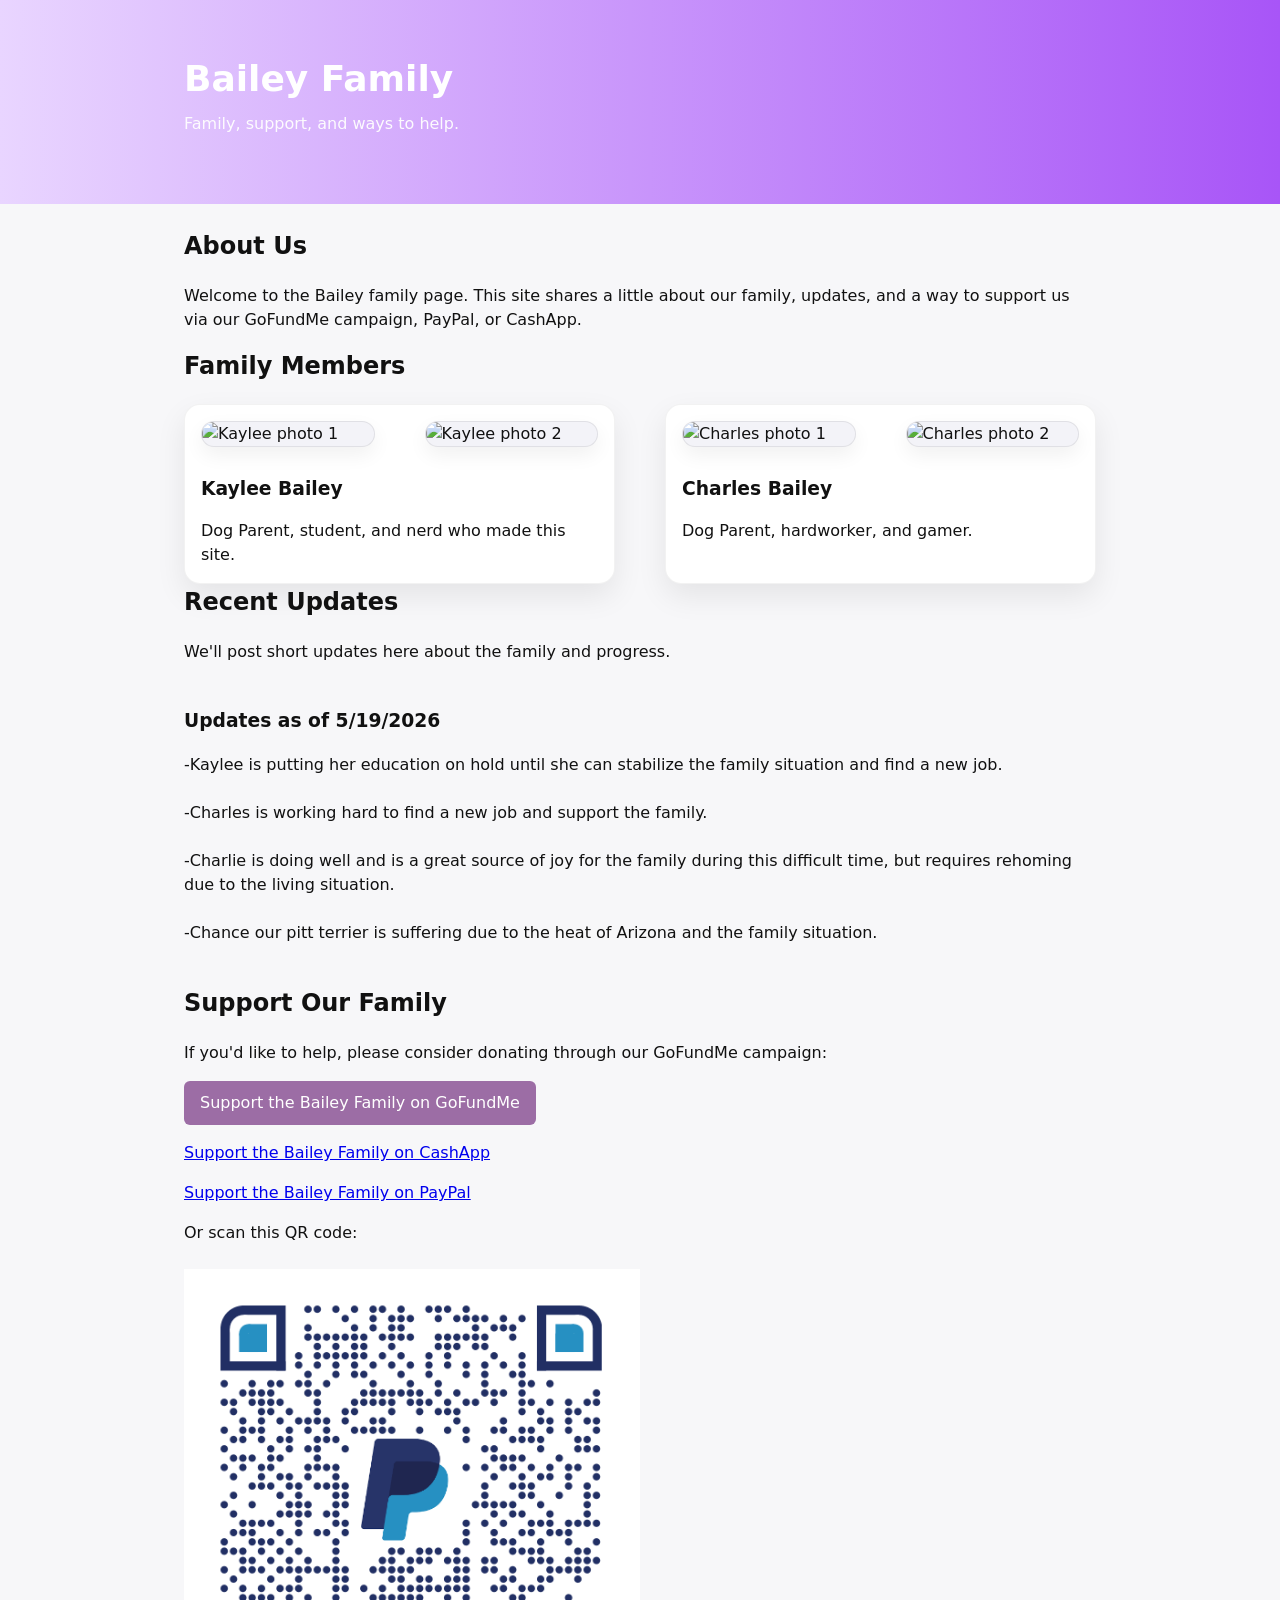
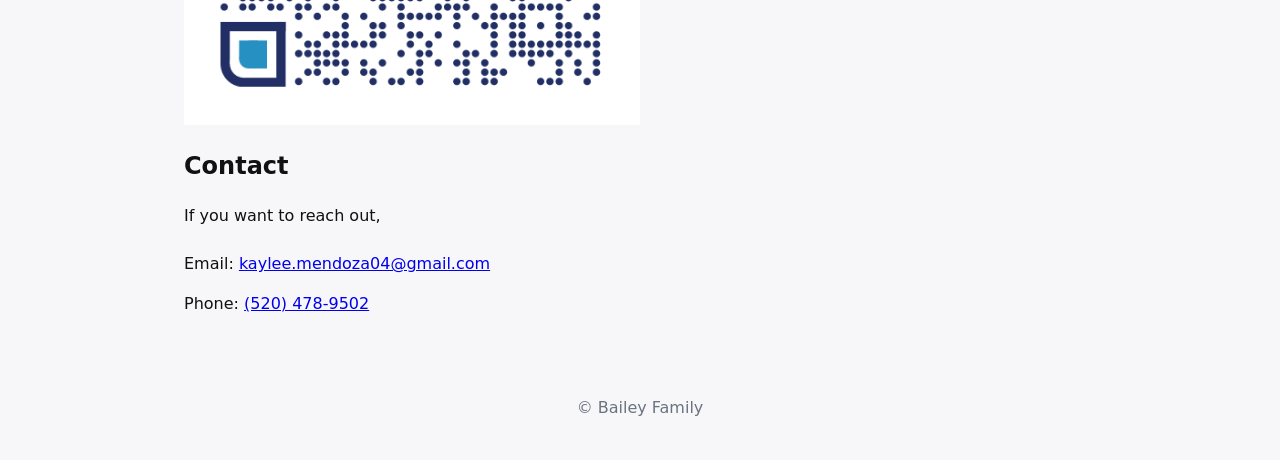
==== index.html @ ef46e1bc "Update index.html" ====
<!doctype html>
<html lang="en">
  <head>
    <meta charset="utf-8" />
    <meta name="viewport" content="width=device-width, initial-scale=1" />
    <title>Bailey Family</title>
    <link rel="icon" href="site-icon.svg" type="image/svg+xml" />
    <link rel="stylesheet" href="style.css" />
  </head>
  <body>
    <header class="site-header">
      <div class="container title-row">
        <div>
          <h1>Bailey Family</h1>
          <p class="tagline">Family, support, and ways to help.</p>
        </div>
      </div>
    </header>

    <main class="container">
      <section id="about">
        <h2>About Us</h2>
        <p>
          Welcome to the Bailey family page. This site shares a little about
          our family, updates, and a way to support us via our GoFundMe campaign, PayPal, or CashApp.
        </p>
      </section>

      <section id="members">
        <h2>Family Members</h2>
        <div class="grid">
          <article>
            <div class="photo-row">
              <img src="Snapchat-1237108543.jpg" alt="Kaylee photo 1" height="350px" />
              <img src="Snapchat-2120685502.jpg" alt="Kaylee photo 2" height="350px"/>
            </div>
            <h3>Kaylee Bailey</h3>
            <p>Dog Parent, student, and nerd who made this site.</p>
          </article>
          <article>
            <div class="photo-row">
              <img src="Snapchat-1143799258.jpg" alt="Charles photo 1" height="350px"/>
              <img src="Snapchat-125901629.jpg" alt="Charles photo 2" height="350px"/>
            </div>
            <h3>Charles Bailey</h3>
            <p>Dog Parent, hardworker, and gamer.</p>
          </article>
        </div>
      </section>

      <section id="updates">
        <h2>Recent Updates</h2>
        <p>We'll post short updates here about the family and progress.<br><br>
          <h3>Updates as of 5/19/2026</h3>
          -Kaylee is putting her education on hold until she can stabilize the family situation and find a new job.<br><br>
          -Charles is working hard to find a new job and support the family.<br><br>
          -Charlie is doing well and is a great source of joy for the family during this difficult time, but requires rehoming due to the living situation.<br><br>
          -Chance our pitt terrier is suffering due to the heat of Arizona and the family situation.<br><br>
        </p>
      </section>

      <section id="support">
        <h2>Support Our Family</h2>
        <p>
          If you'd like to help, please consider donating through our
          GoFundMe campaign:
        </p>
        <p class="gfm">
          <a href="https://www.gofundme.com/f/help-us-start-over-after-domestic-violence-5t92a" target="_blank" rel="noopener noreferrer" class="gfm-link">
            Support the Bailey Family on GoFundMe
          </a>
        </p>
        <p class="cash">
          <a href="https://cash.app/$Jay0225Pika" class="cash-link">
            Support the Bailey Family on CashApp
          </a>
        </p>
        <p class="pp">
          <a href="paypal.me/KayleeMendoza04" class="pp-link">
            Support the Bailey Family on PayPal
          </a>
        </p>
         <p> Or scan this QR code:<br><br>
          <img src="qrcode.png" alt="PayPal QR Code" height="50%" width="50%">
         </p>
        </p>
      </section>

      <section id="contact">
        <h2>Contact</h2>
        <p>If you want to reach out, <br><br> Email: <a href="mailto:kaylee.mendoza04@gmail.com">kaylee.mendoza04@gmail.com</a></p>
        <p>Phone: <a href="tel:+15204789502">(520) 478-9502</a></p>
      </section>
    </main>

    <footer class="site-footer">
      <div class="container">© Bailey Family</div>
    </footer>
  </body>
</html>
---- style.css ----
:root{
  --bg:#f7f7f9;
  --card:#ffffff;
  --muted:#6b7280;
  --accent:#9C6DA5;
  --maxw:960px;
}
*{box-sizing:border-box}
body{font-family:system-ui,-apple-system,Segoe UI,Roboto,'Helvetica Neue',Arial;line-height:1.5;margin:0;background:var(--bg);color:#111}
.container{max-width:var(--maxw);margin:0 auto;padding:24px}
.site-header{background:linear-gradient(90deg,#e9d5ff,#a855f7);color:#fff;padding:28px 0}
.title-row{display:flex;align-items:center;gap:16px;flex-wrap:wrap}
.site-header h1{margin:0;font-size:clamp(1.5rem,3vw,2.25rem)}
.tagline{opacity:.95;margin-top:6px}
main{padding:28px 0}
h2{margin-top:0}
.grid{display:grid;grid-template-columns:repeat(auto-fit,minmax(220px,1fr));gap:50px}
#members .grid article{background:var(--card);border-radius:16px;overflow:hidden;box-shadow:0 12px 30px rgba(0,0,0,.08);width:100%;border:1px solid rgba(0,0,0,.05)}
#members .grid article img{width:100%;height:auto;display:block;border-radius:20px}
.photo-row{display:grid;grid-template-columns:repeat(2,minmax(0,1fr));gap:50px;padding:16px}
.photo-row img{width:100%;height:auto;display:block;border-radius:20px;border:1px solid rgba(0,0,0,.08);box-shadow:0 8px 20px rgba(0,0,0,.06);background:#f3f3f8;object-fit:contain}
#members .grid article h3,#members .grid article p{padding:0 16px 16px;margin:0}
#members .grid article h3{margin-top:0;padding-top:12px}
.gfm-link{display:inline-block;background:var(--accent);color:#fff;padding:10px 16px;border-radius:6px;text-decoration:none}
.gfm-link:hover{filter:brightness(.95)}
.note{color:var(--muted);font-size:.9rem}
.site-footer{padding:16px 0;text-align:center;color:var(--muted)}

@media (max-width:640px){
  .grid{grid-template-columns:1fr}
  .photo-row{grid-template-columns:1fr}
}

@media (prefers-color-scheme:dark){
  :root{--bg:#0b1220;--card:#071022;--muted:#9aa4b2}
  body{color:#e6eef8}
}
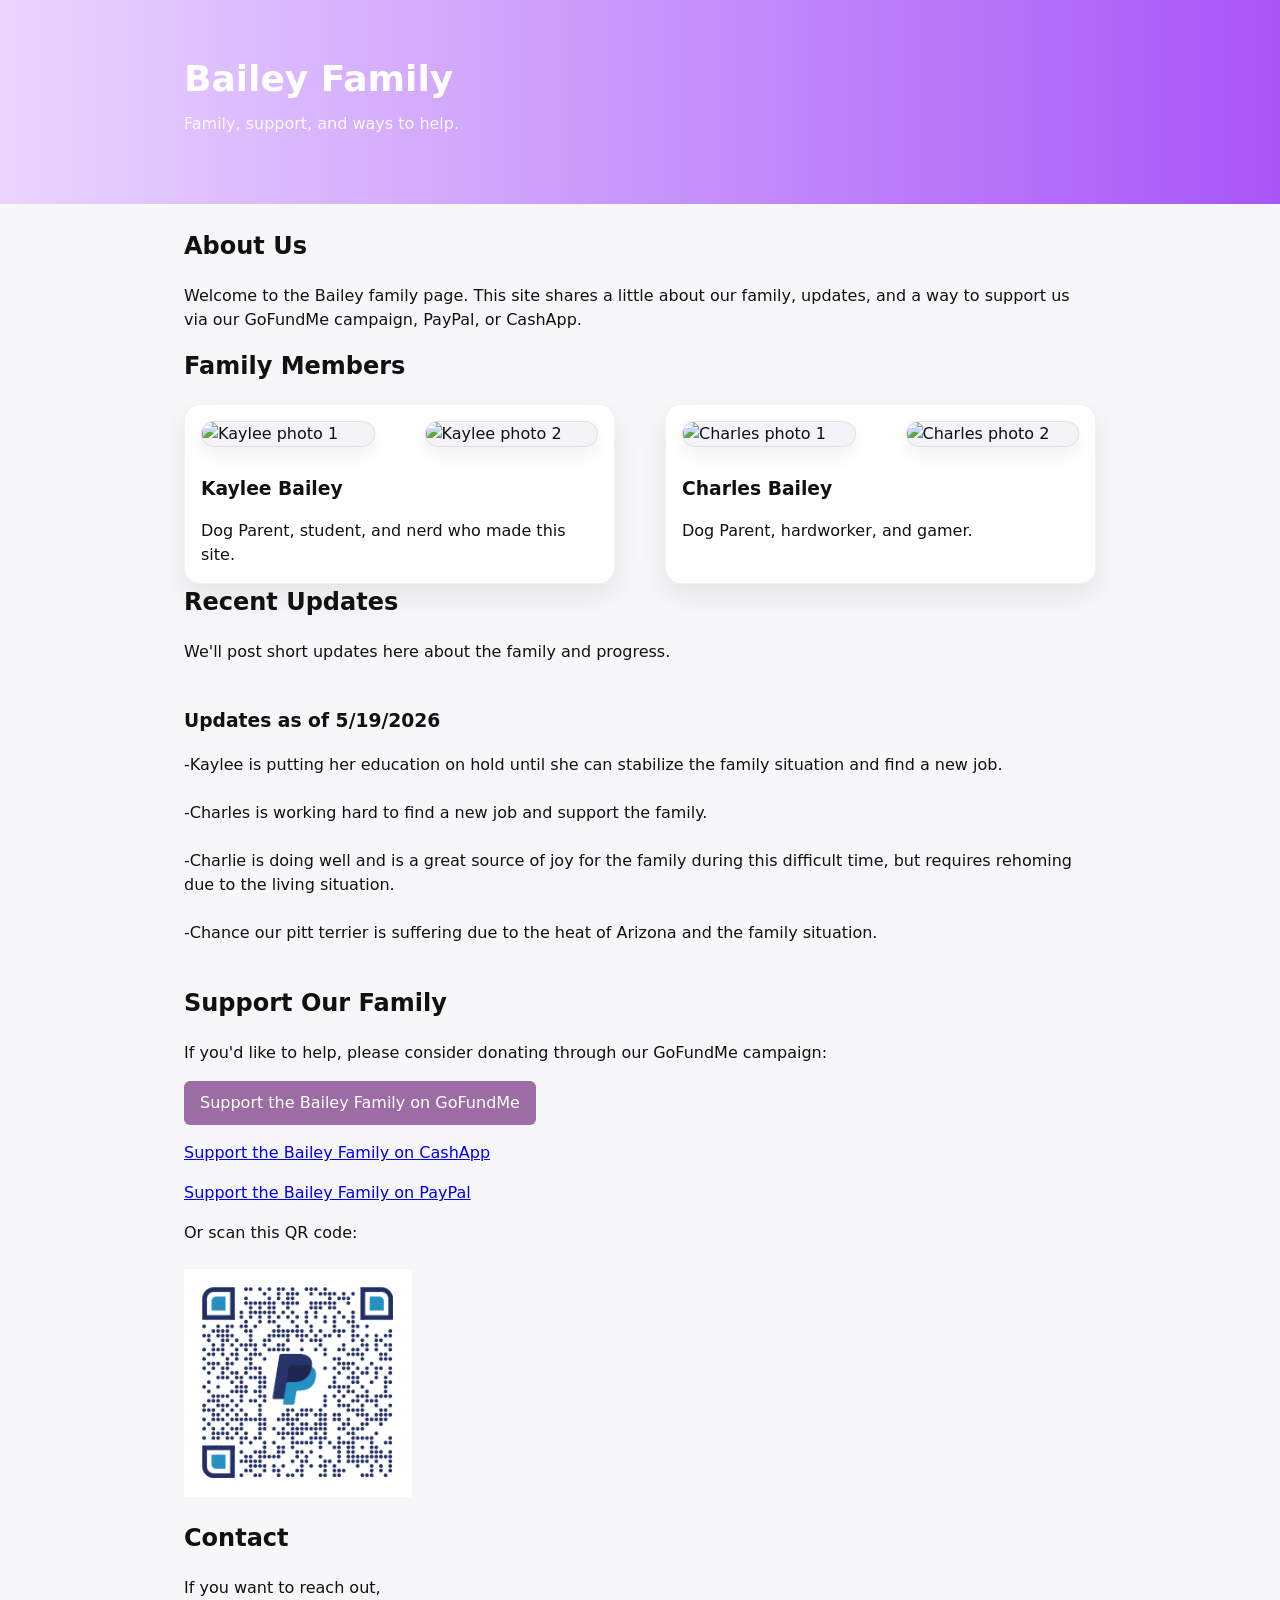
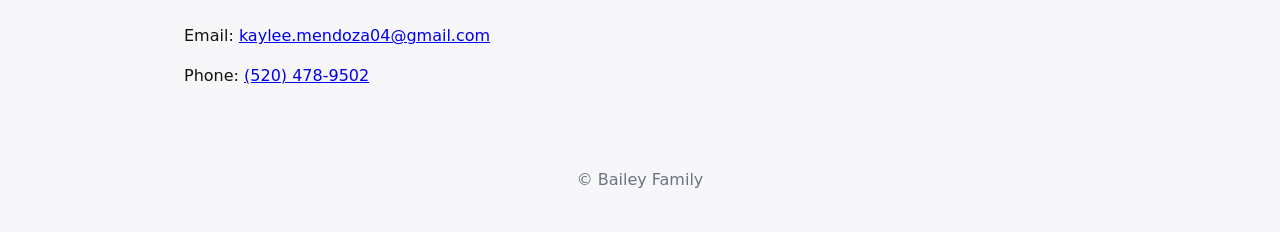
==== commit 06cbe495: "Update index.html" ====
--- a/index.html
+++ b/index.html
@@ -81,7 +81,7 @@
           </a>
         </p>
          <p> Or scan this QR code:<br><br>
-          <img src="qrcode.png" alt="PayPal QR Code" height="50%" width="50%">
+          <img src="qrcode.png" alt="PayPal QR Code" height="25%" width="25%">
          </p>
         </p>
       </section>
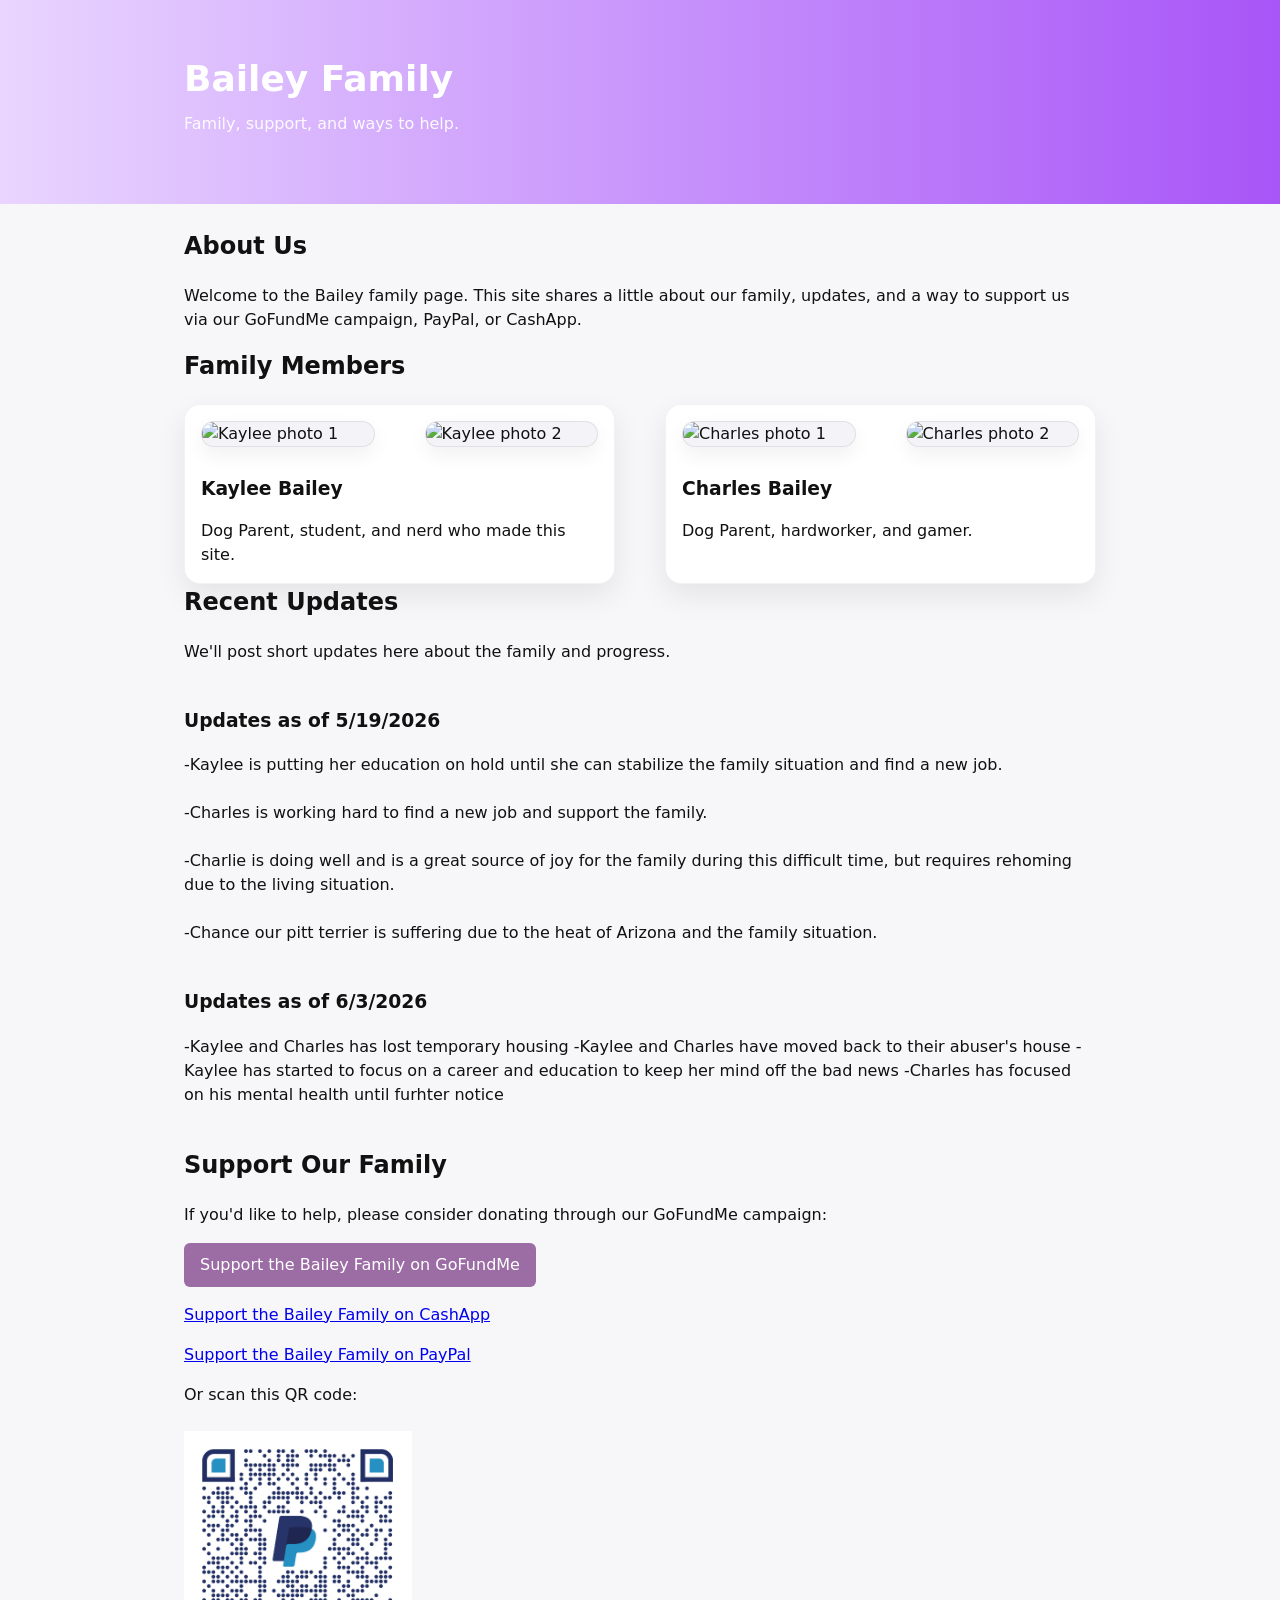
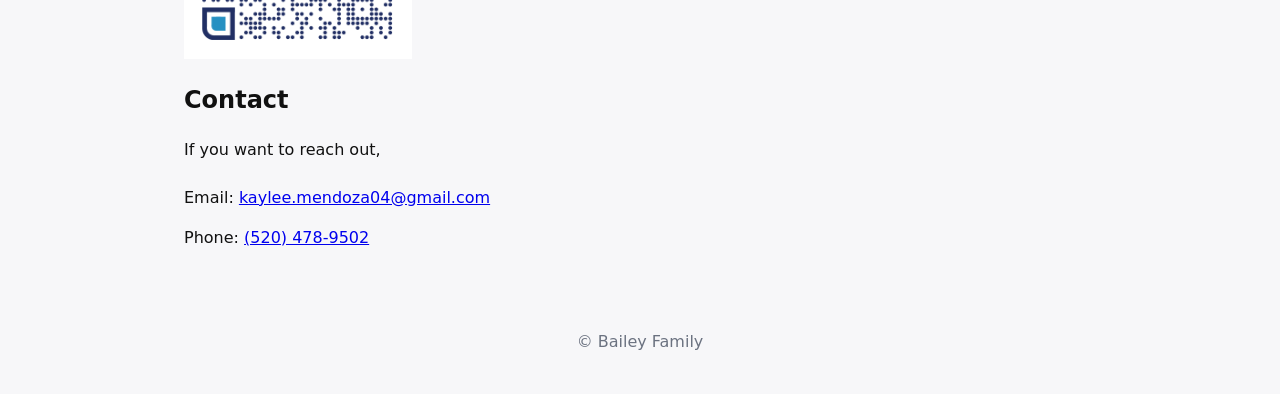
==== commit ee32f976: "Add updates section with recent family situation changes" ====
--- a/index.html
+++ b/index.html
@@ -56,6 +56,11 @@
           -Charles is working hard to find a new job and support the family.<br><br>
           -Charlie is doing well and is a great source of joy for the family during this difficult time, but requires rehoming due to the living situation.<br><br>
           -Chance our pitt terrier is suffering due to the heat of Arizona and the family situation.<br><br>
+          <h3>Updates as of 6/3/2026</h3>
+          -Kaylee and Charles has lost temporary housing
+          -Kaylee and Charles have moved back to their abuser's house
+          -Kaylee has started to focus on a career and education to keep her mind off the bad news
+          -Charles has focused on his mental health until furhter notice<br><br>
         </p>
       </section>
 
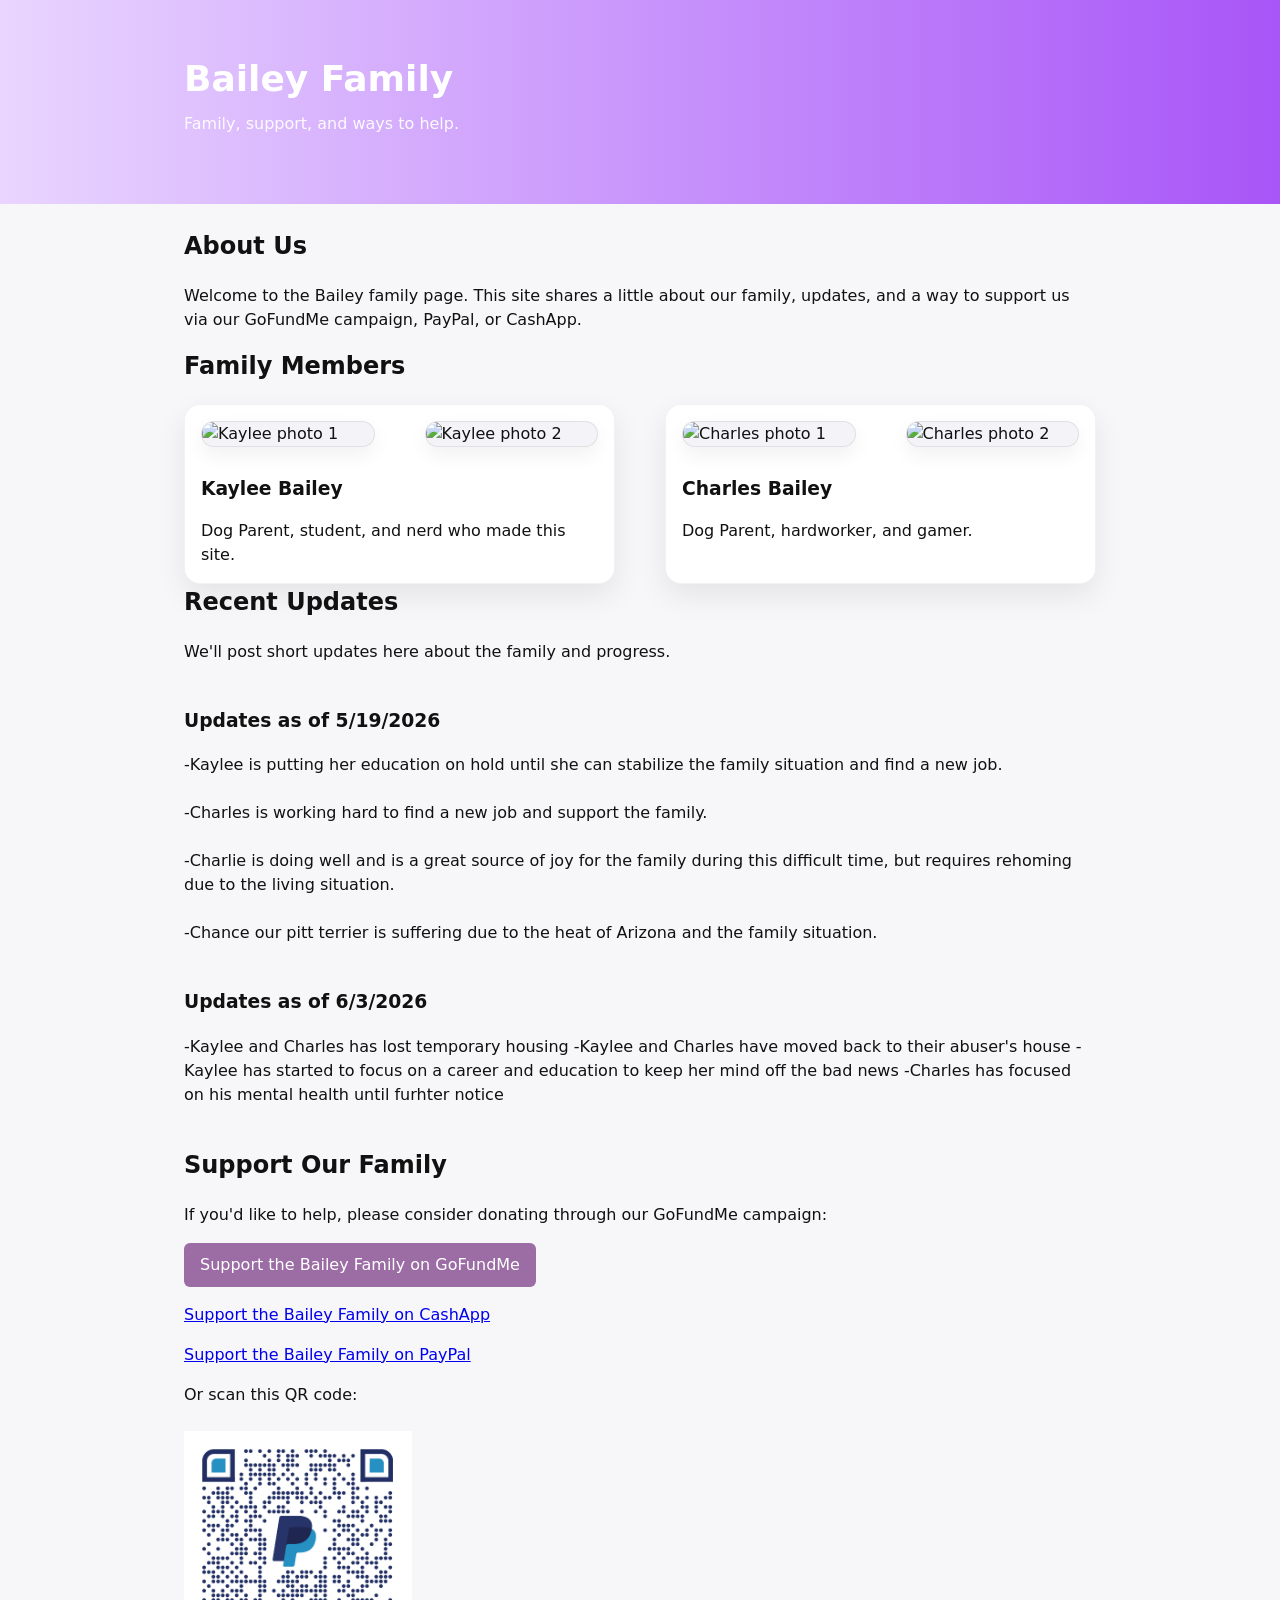
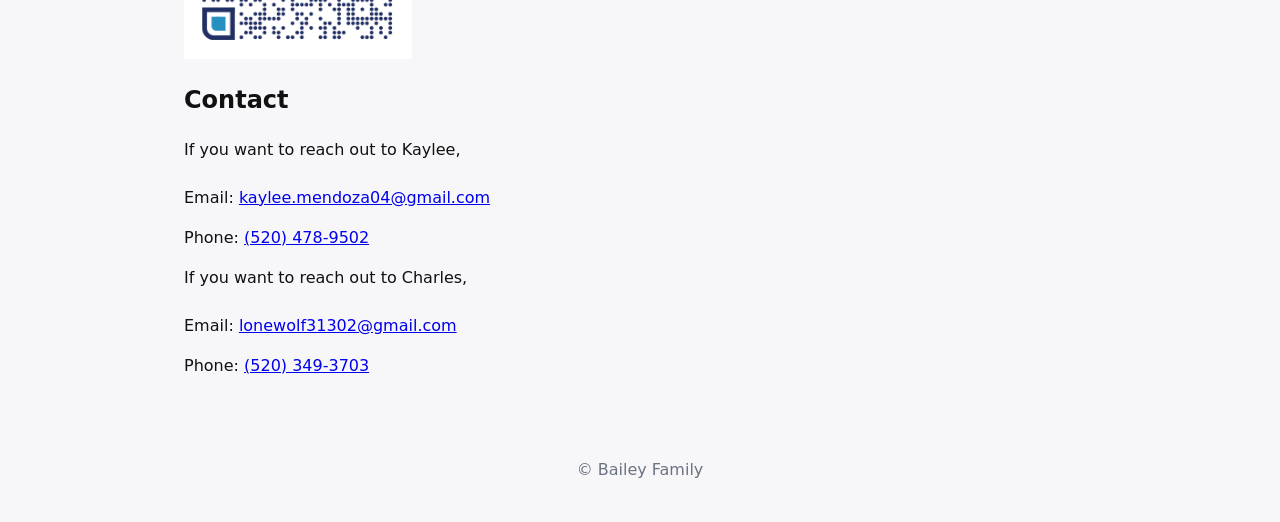
==== commit c761300d: "Update contact information in index.html" ====
--- a/index.html
+++ b/index.html
@@ -93,8 +93,10 @@
 
       <section id="contact">
         <h2>Contact</h2>
-        <p>If you want to reach out, <br><br> Email: <a href="mailto:kaylee.mendoza04@gmail.com">kaylee.mendoza04@gmail.com</a></p>
+        <p>If you want to reach out to Kaylee, <br><br> Email: <a href="mailto:kaylee.mendoza04@gmail.com">kaylee.mendoza04@gmail.com</a></p>
         <p>Phone: <a href="tel:+15204789502">(520) 478-9502</a></p>
+        <p>If you want to reach out to Charles, <br><br> Email: <a href="mailto:lonewolf31302@gmail.com">lonewolf31302@gmail.com</a></p>
+        <p>Phone: <a href="tel:+15203493703">(520) 349-3703</a></p>
       </section>
     </main>
 
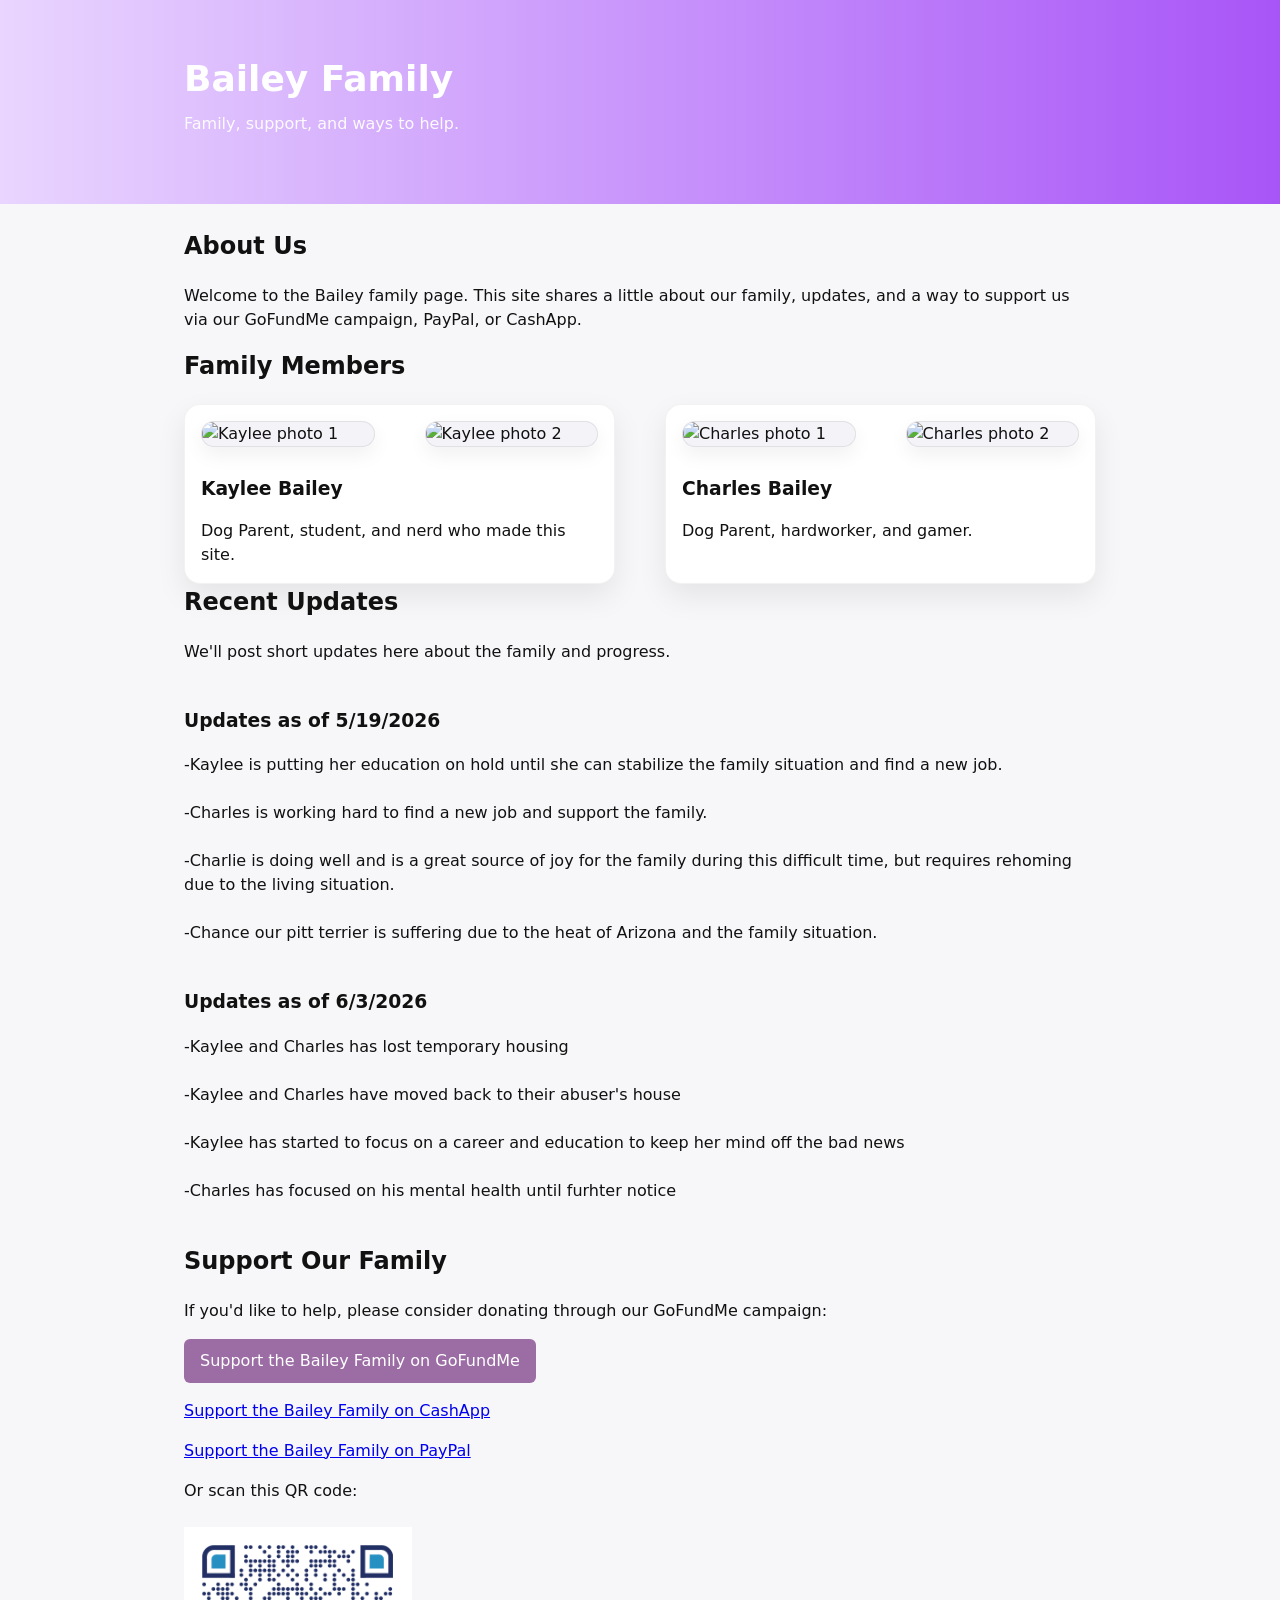
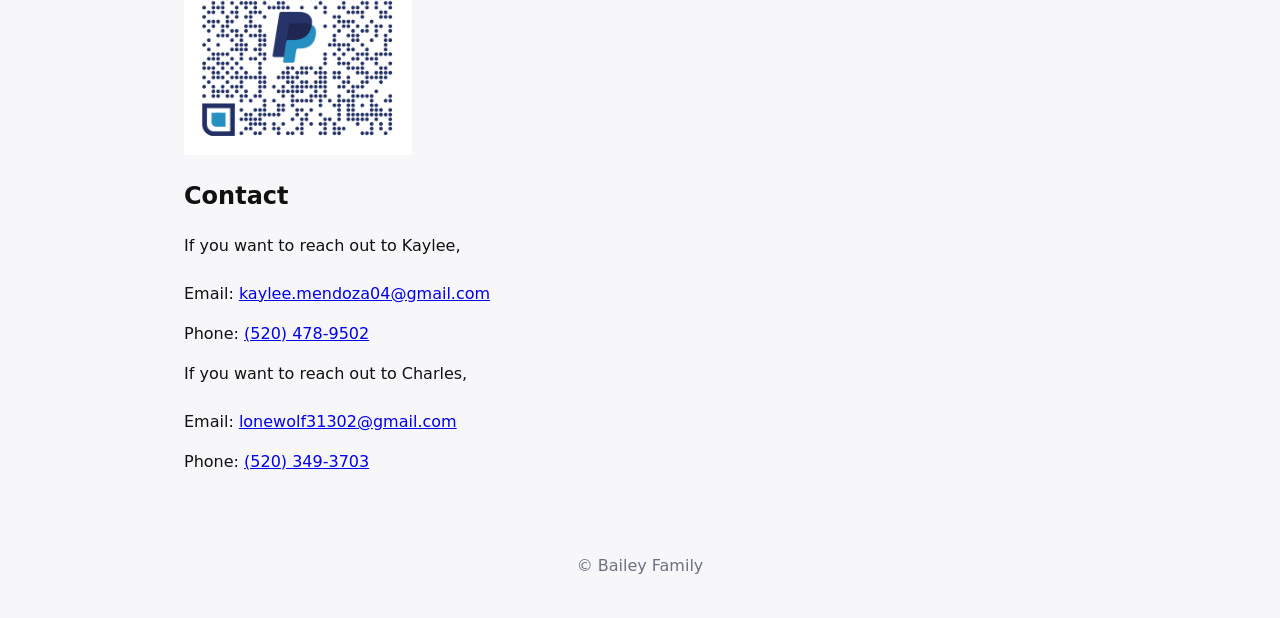
==== commit 7810c3ab: "Fix formatting of updates in index.html" ====
--- a/index.html
+++ b/index.html
@@ -57,9 +57,9 @@
           -Charlie is doing well and is a great source of joy for the family during this difficult time, but requires rehoming due to the living situation.<br><br>
           -Chance our pitt terrier is suffering due to the heat of Arizona and the family situation.<br><br>
           <h3>Updates as of 6/3/2026</h3>
-          -Kaylee and Charles has lost temporary housing
-          -Kaylee and Charles have moved back to their abuser's house
-          -Kaylee has started to focus on a career and education to keep her mind off the bad news
+          -Kaylee and Charles has lost temporary housing<br><br>
+          -Kaylee and Charles have moved back to their abuser's house<br><br>
+          -Kaylee has started to focus on a career and education to keep her mind off the bad news<br><br>
           -Charles has focused on his mental health until furhter notice<br><br>
         </p>
       </section>
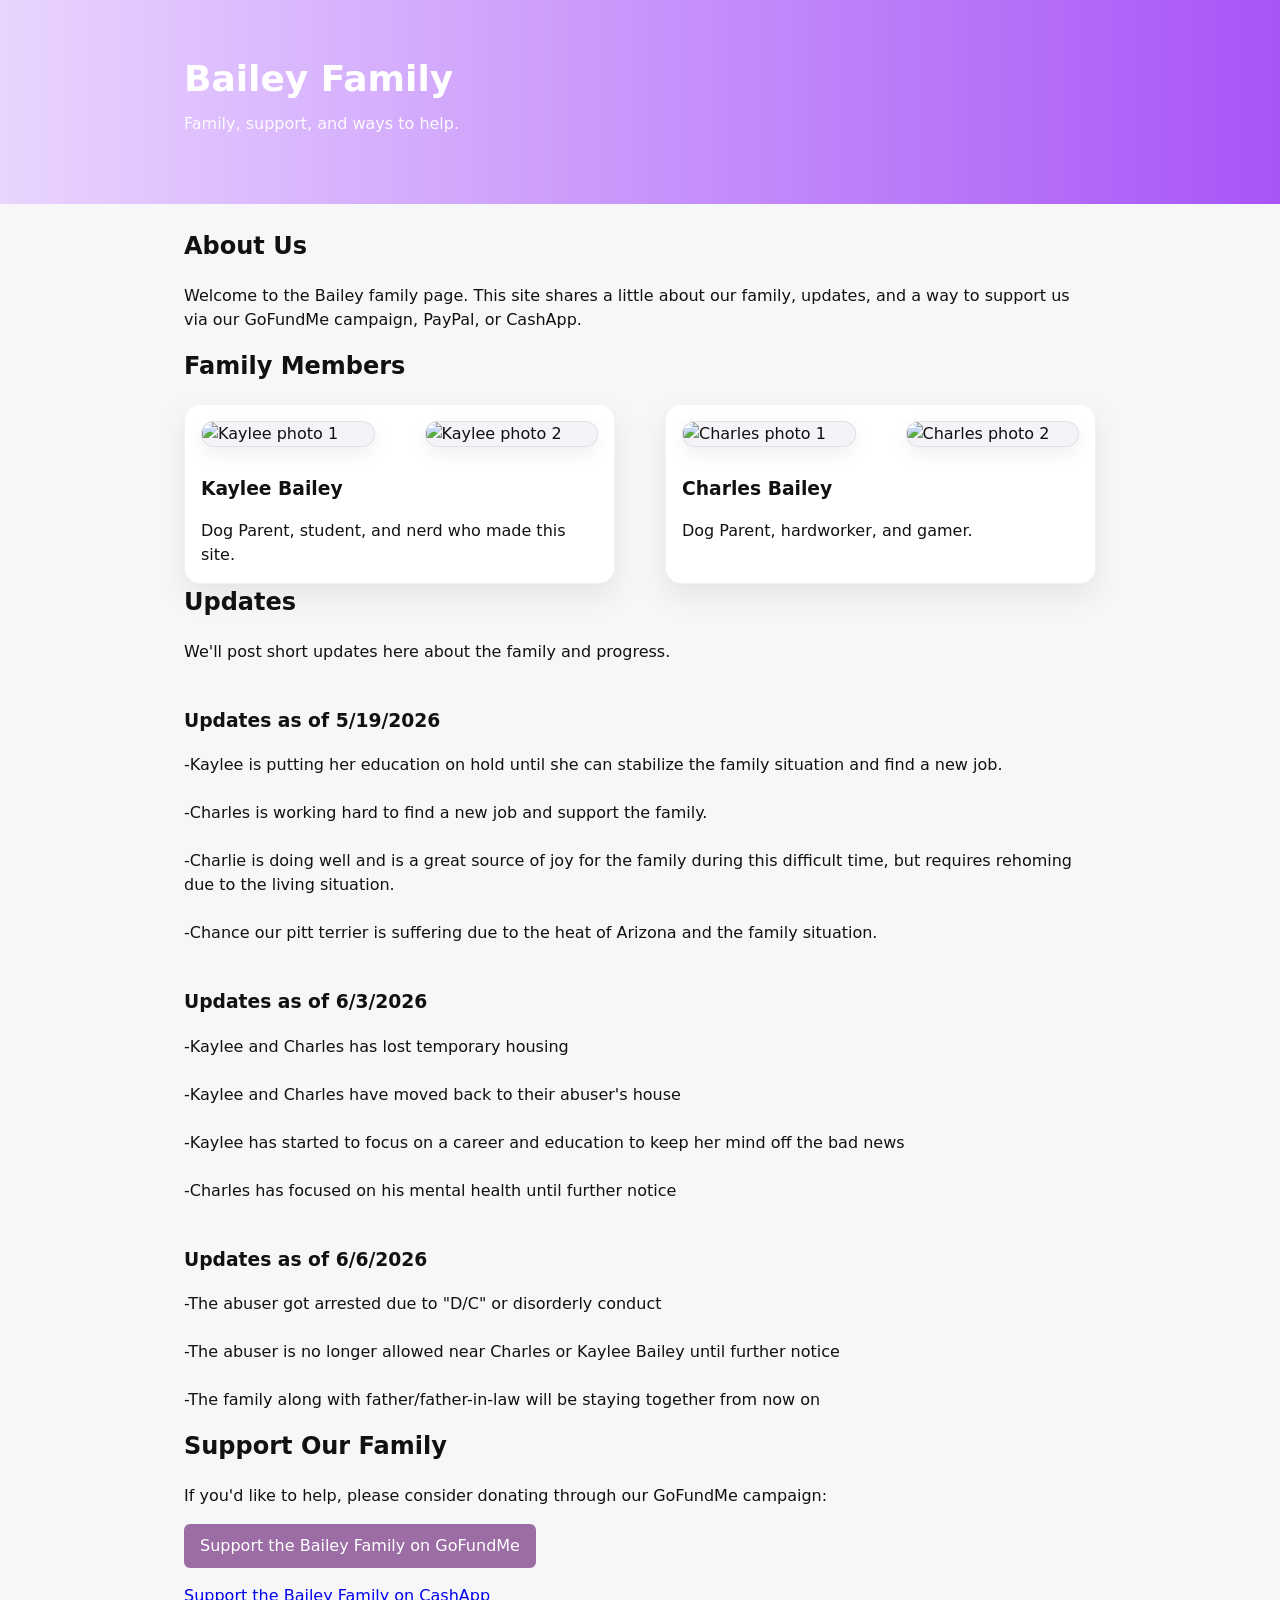
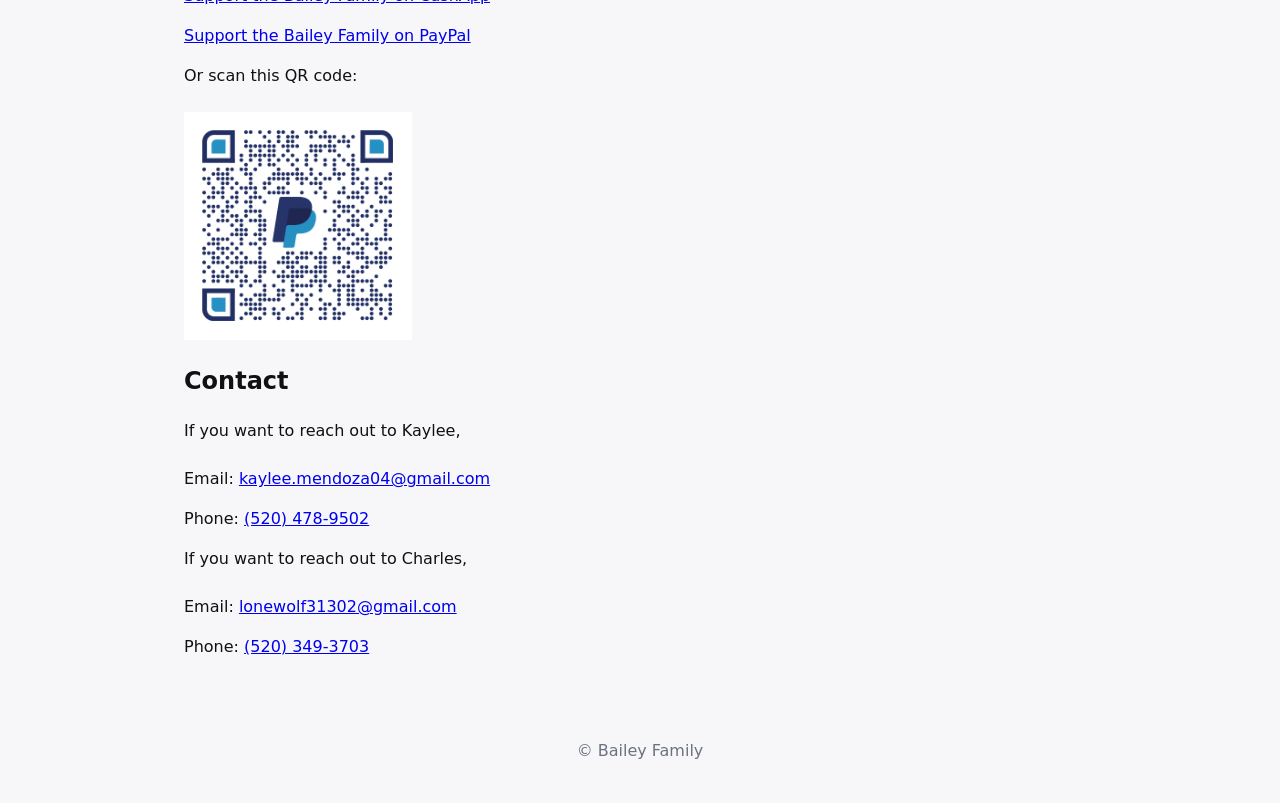
==== commit 2fd04416: "Update section headings and improve text clarity" ====
--- a/index.html
+++ b/index.html
@@ -49,18 +49,22 @@
       </section>
 
       <section id="updates">
-        <h2>Recent Updates</h2>
+        <h2>Updates</h2>
         <p>We'll post short updates here about the family and progress.<br><br>
-          <h3>Updates as of 5/19/2026</h3>
+          <h3>Updates as of <strong>5/19/2026</strong></h3>
           -Kaylee is putting her education on hold until she can stabilize the family situation and find a new job.<br><br>
           -Charles is working hard to find a new job and support the family.<br><br>
           -Charlie is doing well and is a great source of joy for the family during this difficult time, but requires rehoming due to the living situation.<br><br>
           -Chance our pitt terrier is suffering due to the heat of Arizona and the family situation.<br><br>
-          <h3>Updates as of 6/3/2026</h3>
+          <h3>Updates as of <strong>6/3/2026</strong></h3>
           -Kaylee and Charles has lost temporary housing<br><br>
           -Kaylee and Charles have moved back to their abuser's house<br><br>
           -Kaylee has started to focus on a career and education to keep her mind off the bad news<br><br>
-          -Charles has focused on his mental health until furhter notice<br><br>
+          -Charles has focused on his mental health until further notice<br><br>
+          <h3>Updates as of <strong>6/6/2026</strong></h3>
+          -The abuser got arrested due to "D/C" or disorderly conduct<br><br>
+          -The abuser is no longer allowed near Charles or Kaylee Bailey until further notice<br><br>
+          -The family along with father/father-in-law will be staying together from now on
         </p>
       </section>
 
